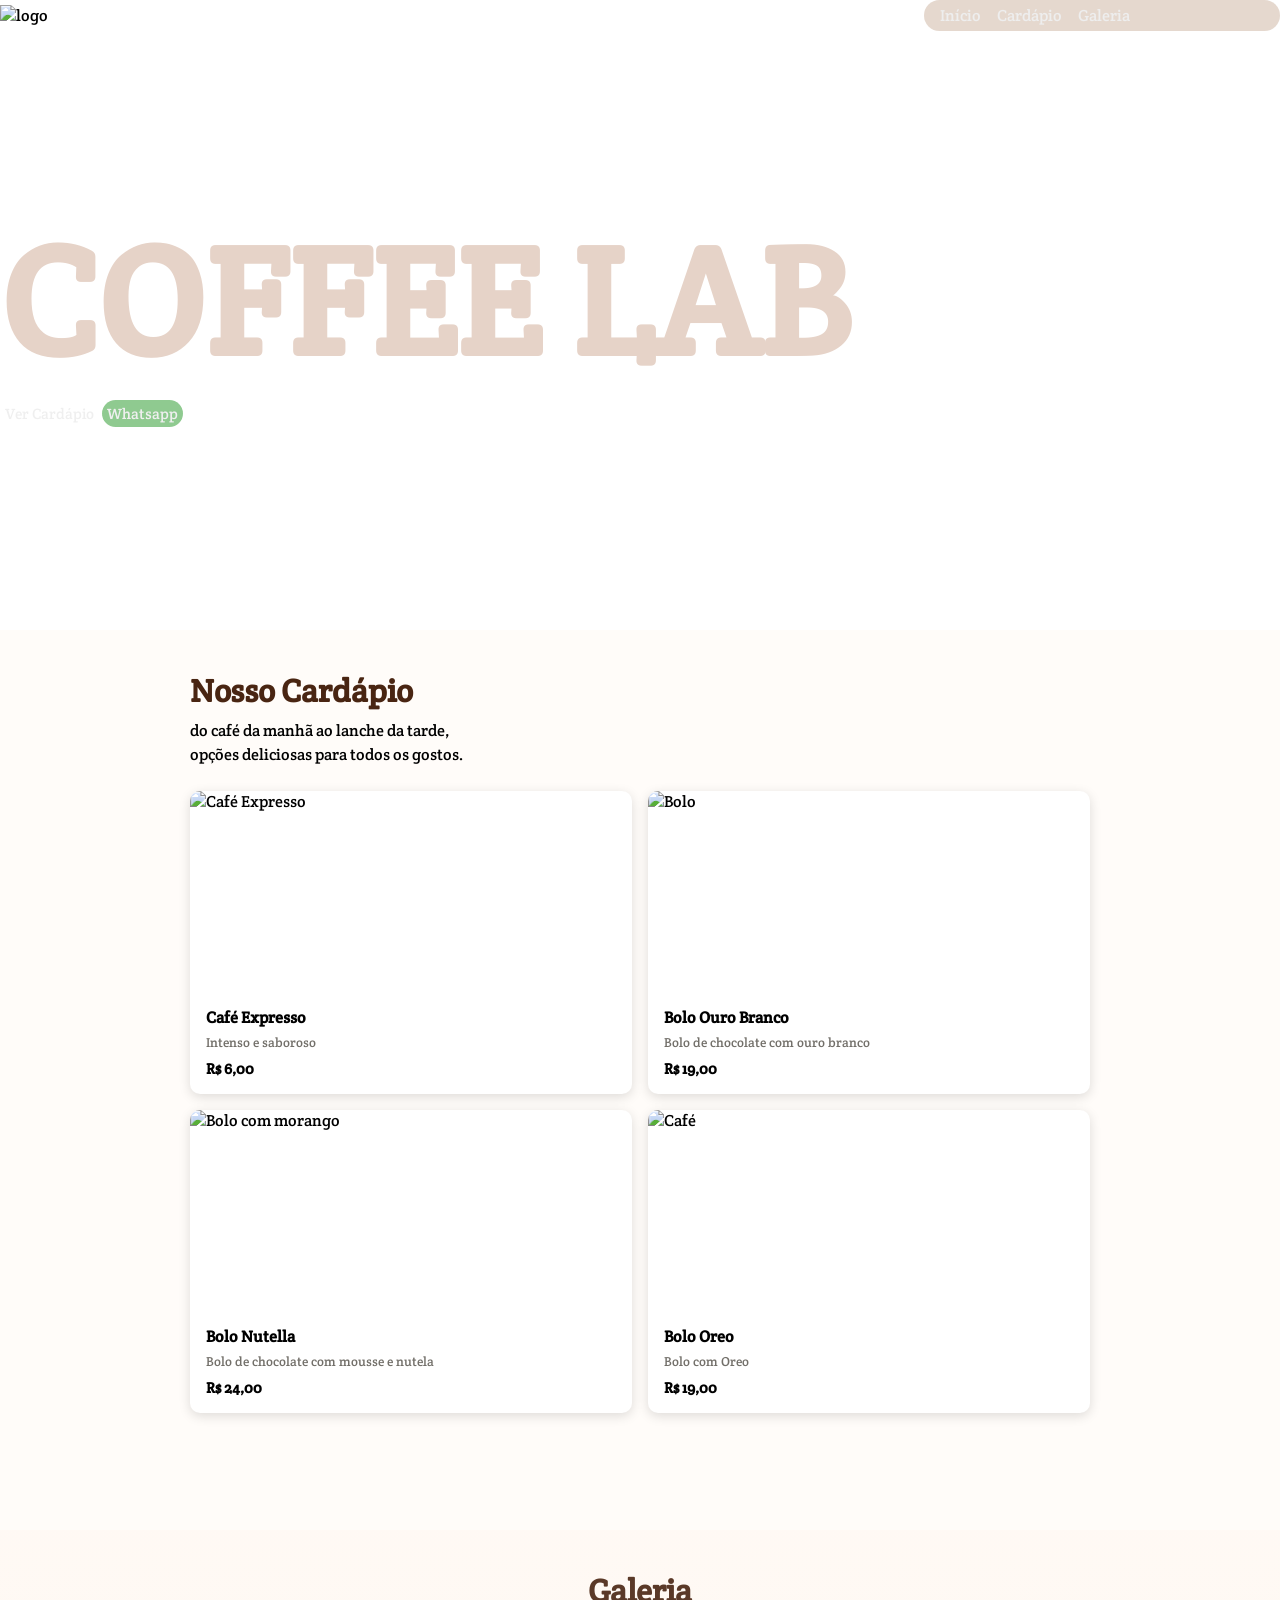
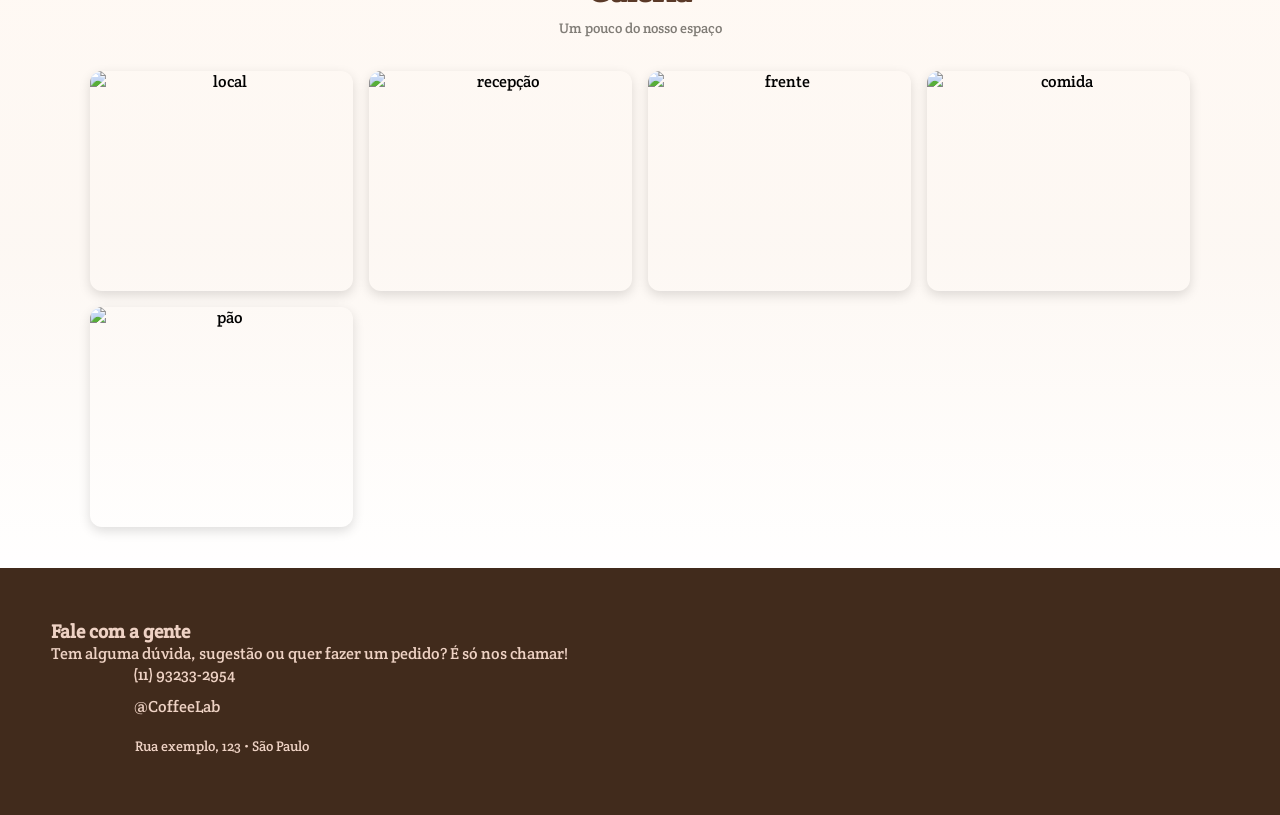
==== index.html @ 61b2eca1 "Rename index (1).html to index.html" ====
<!DOCTYPE html>
<html>

<head>
  <html lang="pt-br">
  <meta charset="UTF-8">
  <meta name="viewport" content="width=device-width, initial-scale=1">
<link rel="preconnect" href="https://fonts.googleapis.com">
<link rel="preconnect" href="https://fonts.gstatic.com" crossorigin>
<link href="https://fonts.googleapis.com/css2?family=Crete+Round:ital@0;1&display=swap" rel="stylesheet">
  <link rel="stylesheet" href="style.css">
  <title>Coffeelab</title>
</head>

<body>
  <header>
    
    <img src="/assets/logo.png" alt="logo" /> 
    <nav>
      <ul>
        <li><a href="#inicio">Início</a></li>
        <li><a href="#cardapio">Cardápio</a></li>
        <li><a href="#galeria">Galeria</a></li>
      </ul>
    </nav>
  </header>
  
<!--SECAO1-->
<section class="secao1" id="inicio">
  <h1>COFFEE LAB</h1>
<div class="divBotao">
  <button class="botao1"><a href="/assets/cardapio.pdf">Ver Cardápio</a></button>
  <button class="botao2"><a href="https://wa.me/5511932332954?text=" target="_blank" class="whatsapp-btn">
    Whatsapp 
</a>
</button>
</div>
</section> 

<!--SECAO2-->
<section class="secao2" id="cardapio">
  <div class="text1">
    <h2>Nosso Cardápio</h2>
    <p>do café da manhã ao lanche da tarde,<br>
    opções deliciosas para todos os gostos.</p>
  </div>

  <div class="divCards">
    <!-- Card 1 -->
    <div class="divCafe">
      <img src="/assets/cafe.jpg" alt="Café Expresso" />
      <div class="info">
        <h3>Café Expresso</h3>
        <p>Intenso e saboroso</p>
        <strong>R$ 6,00</strong>
      </div>
    </div>

    <!-- Card 2 -->
    <div class="divCafe">
      <img src="/assets/bolo.jpg" alt="Bolo" />
      <div class="info">
        <h3>Bolo Ouro Branco</h3>
        <p>Bolo de chocolate com ouro branco</p>
        <strong>R$ 19,00</strong>
      </div>
    </div>

    <!-- Card 3 -->
    <div class="divCafe">
      <img src="/assets/bolomorango.jpg" alt="Bolo com morango" />
      <div class="info">
        <h3>Bolo Nutella</h3>
        <p>Bolo de chocolate com mousse e nutela</p>
        <strong>R$ 24,00</strong>
      </div>
    </div>

    <!-- Card 4 -->
    <div class="divCafe">
      <img src="/assets/oreo.jpg" alt="Café" />
      <div class="info">
        <h3>Bolo Oreo</h3>
        <p>Bolo com Oreo</p>
        <strong>R$ 19,00</strong>
      </div>
    </div>
  </div>
</section>


<!--SECAO3-->
<section class="secao3" id="galeria">
<h2>Galeria</h2>
<p>Um pouco do nosso espaço</p>

<div class="galeria-grid">
  <img src="/assets/local.jpg" alt="local" />
  <img src="/assets/recepcao.jpg" alt="recepção" />
  <img src="/assets/frente.jpg" alt="frente" />
  <img src="/assets/comidacafe.jpg" alt="comida" />
  <img src="/assets/paozao.jpg" alt="pão" />
</div>
</section>

<!--SECAO4-->
<section class="secao4">
  <h3>Fale com a gente</h3>
  <p>Tem alguma dúvida, sugestão ou quer fazer um pedido? É só nos chamar!</p>
  <div class="links">
    <div class="whats">
      <img src="/assets/whats.png" alt="" />
      <p>(11) 93233-2954</p>
    </div>
    <div class="instagram">
      <img src="/assets/inst.png" alt="" />
      <p><a href="https://www.instagram.com/venti5101_?rpxt=MWZoNHdydzkydTdzNg==" class="instag">@CoffeeLab</a></p>
    </div>
    <div class="localiz">
      <img src="/assets/gps.png" alt="" />
      <p>Rua exemplo, 123 • São Paulo</p>
    </div>
  </div>
  
</section>

</body>
</html>
---- style.css ----
* {
 margin: 0;
 padding: 0;
 box-sizing: border-box;
}

body{
  font-family: "Crete Round";
}

header{
  width: 100%;
  display: flex;
  flex-direction: row;
  justify-content: space-between;
  align-items: center;
  position: fixed;
  z-index: 999;
  
  img{
    width: 12%;
  }
  ul{
    display: flex;
    padding: 5px 150px 5px 16px;
    gap: 16px;
    list-style: none;
    background-color: #DCCBBDBD;
    border-radius: 16px;
    backdrop-filter: blur(20px);
  }
}

.secao1{
  width: 100%;
  height: 70vh;
  background-image: url(/assets/jojo.jpg);
  background-size: cover;
  background-position: center;
  display: flex;
  flex-direction: column;
  justify-content: center;
  
  h1{
    font-size: 12vw;
    color: #E6D3C8;
  }
}

button {
 width: 20px
 display flex;
 justify-items: center;
 align-items: center;
 border-radius: 40px;
 border: none;
 outline: none;
 font-size: 16px;
 opacity: 0.9;
 transition: all .3s;
 font-size: 15px;
 font-family: "Crete Round";
}


button:hover{
opacity: 1; 
}

.divBotoes{
  width: 32%
}

.botao1{
  font-size: 15px;
  padding: 4px 5px 4px 5px;
  background-color: #42445A00;
  color:  #C59D83;
}

.botao2{
  background-color: #83C584;
  color: #EEEEEE;
  padding: 4px 5px 4px 5px;
  font-size: 15px;
}

.secao2 {
  background: #FFFCF9;
  width: 100%;
  min-height: 100vh; /* Usa min-height em vez de height para crescer com o conteúdo e os cards não sumirem */
  display: flex;
  flex-direction: column; /* Coloca o texto em cima e os cards embaixo */
  align-items: center; /* Centraliza a caixa do texto e o bloco de cards na página */
  padding: 40px 20px;
  box-sizing: border-box;
}

.text1 {
  display: flex;
  flex-direction: column;
  align-items: flex-start; /* Alinha o texto à esquerda (não no centro da tela) */
  margin-bottom: 24px;
  width: 100%;
  max-width: 900px; /* Garante que fique alinhado com o limite dos cards */

  h2 {
    font-size: 32px;
    color: #492512;
    margin: 0;
  }

  p {
    margin-top: 8px;
    font-size: 16px;
    line-height: 1.5;
  }
}

.divCards {
  display: flex;
  gap: 16px;
  flex-wrap: wrap;
  justify-content: center;
  width: 100%;
  max-width: 900px; /* Permite que os cards fiquem bem distribuídos no PC */
}

.divCafe {
  background: white;
  border-radius: 10px;
  overflow: hidden;
  box-shadow: 0 3px 12px #0002;
  width: 100%; /* No celular ocupa a largura total */
  box-sizing: border-box;

  img { 
    width: 100%;
    display: block;
    object-fit: cover;
    height: 200px;
  }
}

.info {
  padding: 16px;

  h3 {
    margin: 0 0 6px;
    font-size: 16px;
  }

  p {
    font-size: 13px;
    color: #66635CEB;
    margin-bottom: 8px;
  }

  strong {
    margin-top: 8px;
    display: block;
    font-size: 15px;
  }
}

/* No tablet e computador, fica no formato 2x2 */
@media (min-width: 600px) {
  .divCafe {
    width: calc(50% - 8px); /* 2 cards por linha */
  }
}


.secao3{
  width: 100%;
  height:70vh;
  
  h2, p{
  z-index: 500;  
  opacity: 0.9;
  }
}


.secao3 {
  padding: 40px 20px;
  background: #FFFCF9;
  text-align: center;
  position: relative;

  h2 {
    font-size: 32px;
    color: #492512;
    margin-bottom: 8px;
  }

  p {
    font-size: 14px;
    color: #66635CEB;
    margin-bottom: 24px;
  }
}

.galeria-grid {
  /* No celular: vira carrossel horizontal para poder arrastar pro lado */
  display: flex;
  gap: 16px;
  overflow-x: auto;
  padding: 10px 0;
  scroll-snap-type: x mandatory;
  scroll-behavior: smooth;
  -webkit-overflow-scrolling: touch; /* Deixa a rolagem bem leve no iPhone */

  /* Esconde a barra de rolagem no celular para ficar limpo */
  &::-webkit-scrollbar {
    display: none;
  }

  img {
    flex: 0 0 260px; /* Tamanho fixo de cada foto no celular */
    height: 200px;
    object-fit: cover;
    border-radius: 12px;
    box-shadow: 0 4px 12px #0002;
    scroll-snap-align: start;
    transition: transform 0.3s ease, box-shadow 0.3s ease;

    &:hover {
      transform: scale(1.03);
      box-shadow: 0 8px 20px #0003;
    }
  }
  z-index: 900;
}

/* No computador (telas maiores que 768px): vira uma grade normal */
@media (min-width: 768px) {
  .galeria-grid {
    display: grid;
    grid-template-columns: repeat(auto-fit, minmax(220px, 1fr));
    overflow-x: visible;
    max-width: 1100px;
    margin: 0 auto;

    img {
      flex: unset; /* Remove o tamanho fixo do carrossel */
      width: 100%;
      height: 220px;
    }
  }
}

.secao4{
  background-color: #412B1C;
  color: #EED2C4;
  padding: 4%;
  margin-top: 8px;
  
  
  .whats{
    display: flex;
    align-items: center;
    img{
      width: 82px;
    }
  }
  
    .instagram{
    display: flex;
    align-items: center;
    padding: 11px;
    gap: 14px;
    color: #EED2C4;
    img{
      width: 58px;
    }
  }
    .localiz{
    display: flex;
    align-items: center;
    padding: 9px;
    gap: 13px;
    font-size: 14px;
    img{
      width: 62px;
    }
  }
}


img{
  width: 32%;
}

a{
  color: #EEEEEE;
  text-decoration: none;
}
.instag{
  color:  #EED2C4;
}

html{
 scroll-behavior: smooth;
}

.secao3:before {
 content: "";
 width: 100%;
 height: 100%;
 background: linear-gradient(#FFF8F2B5, #DBB2920F, #FFFFFFD4);
 position: absolute;
 top: 0;
 left: 0;
}

img, p, i, h1, h2, h3 {
  z-index: 990;
}
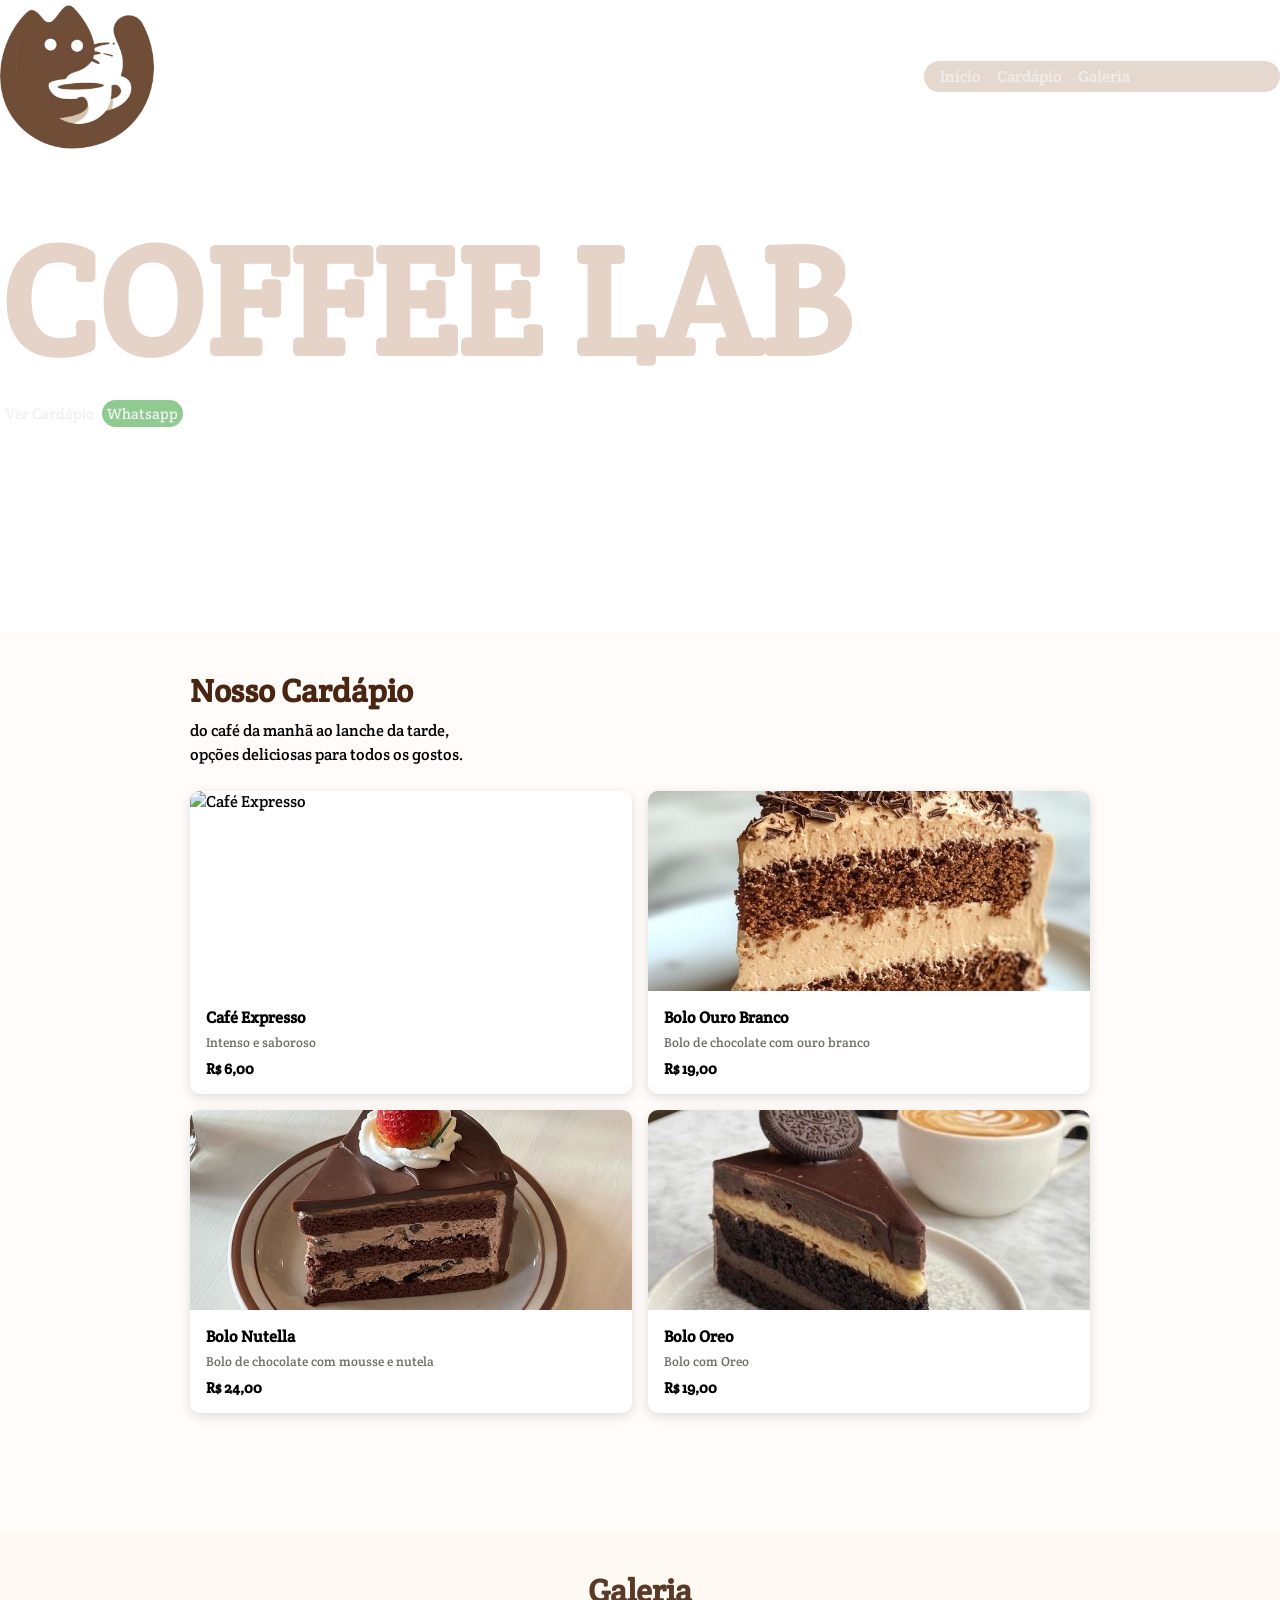
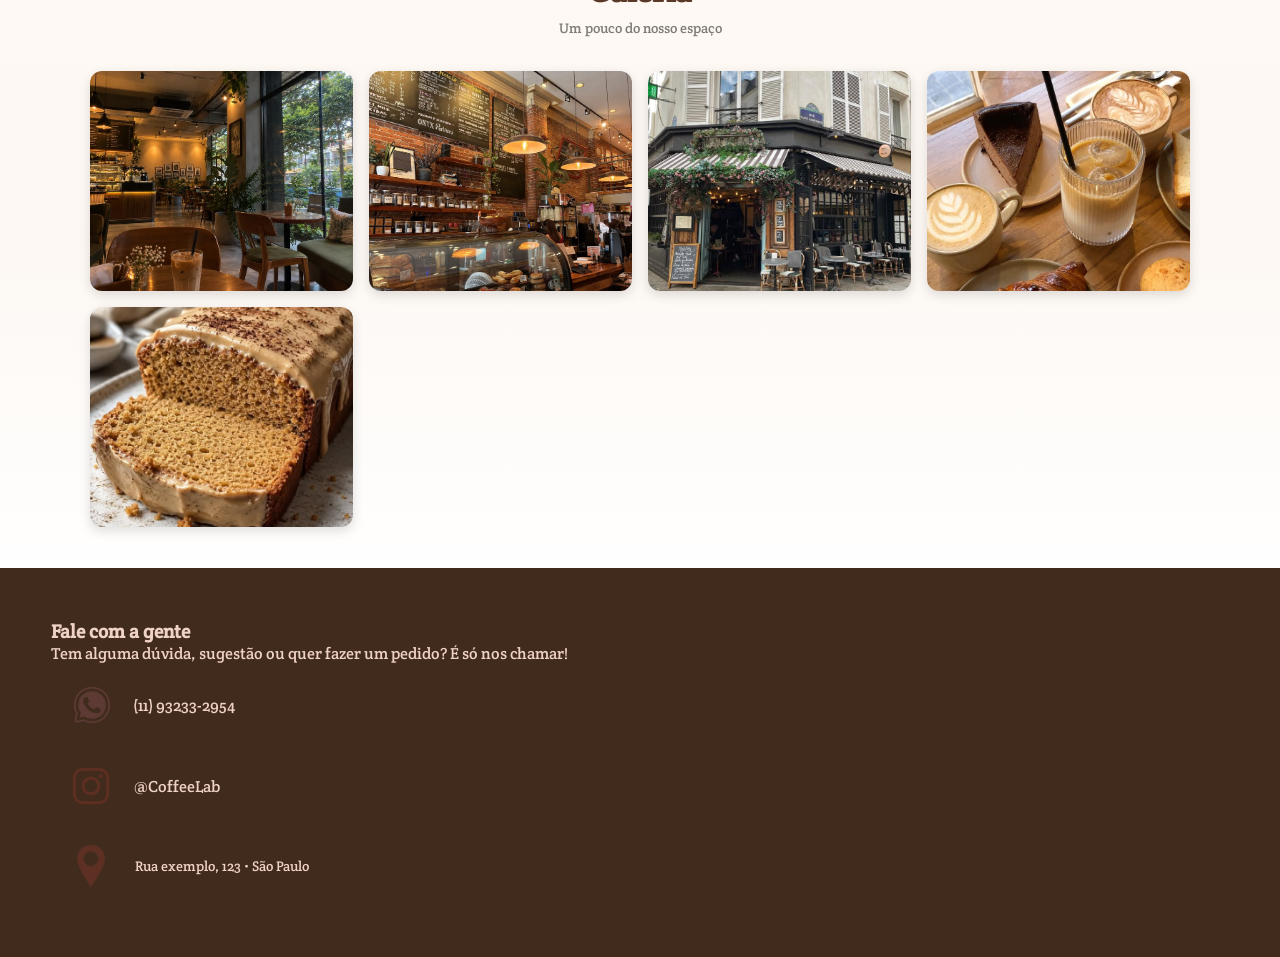
==== commit d056b75e: "Update index.html" ====
--- a/index.html
+++ b/index.html
@@ -15,7 +15,7 @@
 <body>
   <header>
     
-    <img src="/assets/logo.png" alt="logo" /> 
+    <img src="logo.png" alt="logo" /> 
     <nav>
       <ul>
         <li><a href="#inicio">Início</a></li>
@@ -48,7 +48,7 @@
   <div class="divCards">
     <!-- Card 1 -->
     <div class="divCafe">
-      <img src="/assets/cafe.jpg" alt="Café Expresso" />
+      <img src="cafe.jpg" alt="Café Expresso" />
       <div class="info">
         <h3>Café Expresso</h3>
         <p>Intenso e saboroso</p>
@@ -58,7 +58,7 @@
 
     <!-- Card 2 -->
     <div class="divCafe">
-      <img src="/assets/bolo.jpg" alt="Bolo" />
+      <img src="bolo.jpg" alt="Bolo" />
       <div class="info">
         <h3>Bolo Ouro Branco</h3>
         <p>Bolo de chocolate com ouro branco</p>
@@ -68,7 +68,7 @@
 
     <!-- Card 3 -->
     <div class="divCafe">
-      <img src="/assets/bolomorango.jpg" alt="Bolo com morango" />
+      <img src="bolomorango.jpg" alt="Bolo com morango" />
       <div class="info">
         <h3>Bolo Nutella</h3>
         <p>Bolo de chocolate com mousse e nutela</p>
@@ -78,7 +78,7 @@
 
     <!-- Card 4 -->
     <div class="divCafe">
-      <img src="/assets/oreo.jpg" alt="Café" />
+      <img src="oreo.jpg" alt="Café" />
       <div class="info">
         <h3>Bolo Oreo</h3>
         <p>Bolo com Oreo</p>
@@ -95,11 +95,11 @@
 <p>Um pouco do nosso espaço</p>
 
 <div class="galeria-grid">
-  <img src="/assets/local.jpg" alt="local" />
-  <img src="/assets/recepcao.jpg" alt="recepção" />
-  <img src="/assets/frente.jpg" alt="frente" />
-  <img src="/assets/comidacafe.jpg" alt="comida" />
-  <img src="/assets/paozao.jpg" alt="pão" />
+  <img src="local.jpg" alt="local" />
+  <img src="recepcao.jpg" alt="recepção" />
+  <img src="frente.jpg" alt="frente" />
+  <img src="comidacafe.jpg" alt="comida" />
+  <img src="paozao.jpg" alt="pão" />
 </div>
 </section>
 
@@ -109,15 +109,15 @@
   <p>Tem alguma dúvida, sugestão ou quer fazer um pedido? É só nos chamar!</p>
   <div class="links">
     <div class="whats">
-      <img src="/assets/whats.png" alt="" />
+      <img src="whats.png" alt="" />
       <p>(11) 93233-2954</p>
     </div>
     <div class="instagram">
-      <img src="/assets/inst.png" alt="" />
+      <img src="inst.png" alt="" />
       <p><a href="https://www.instagram.com/venti5101_?rpxt=MWZoNHdydzkydTdzNg==" class="instag">@CoffeeLab</a></p>
     </div>
     <div class="localiz">
-      <img src="/assets/gps.png" alt="" />
+      <img src="gps.png" alt="" />
       <p>Rua exemplo, 123 • São Paulo</p>
     </div>
   </div>
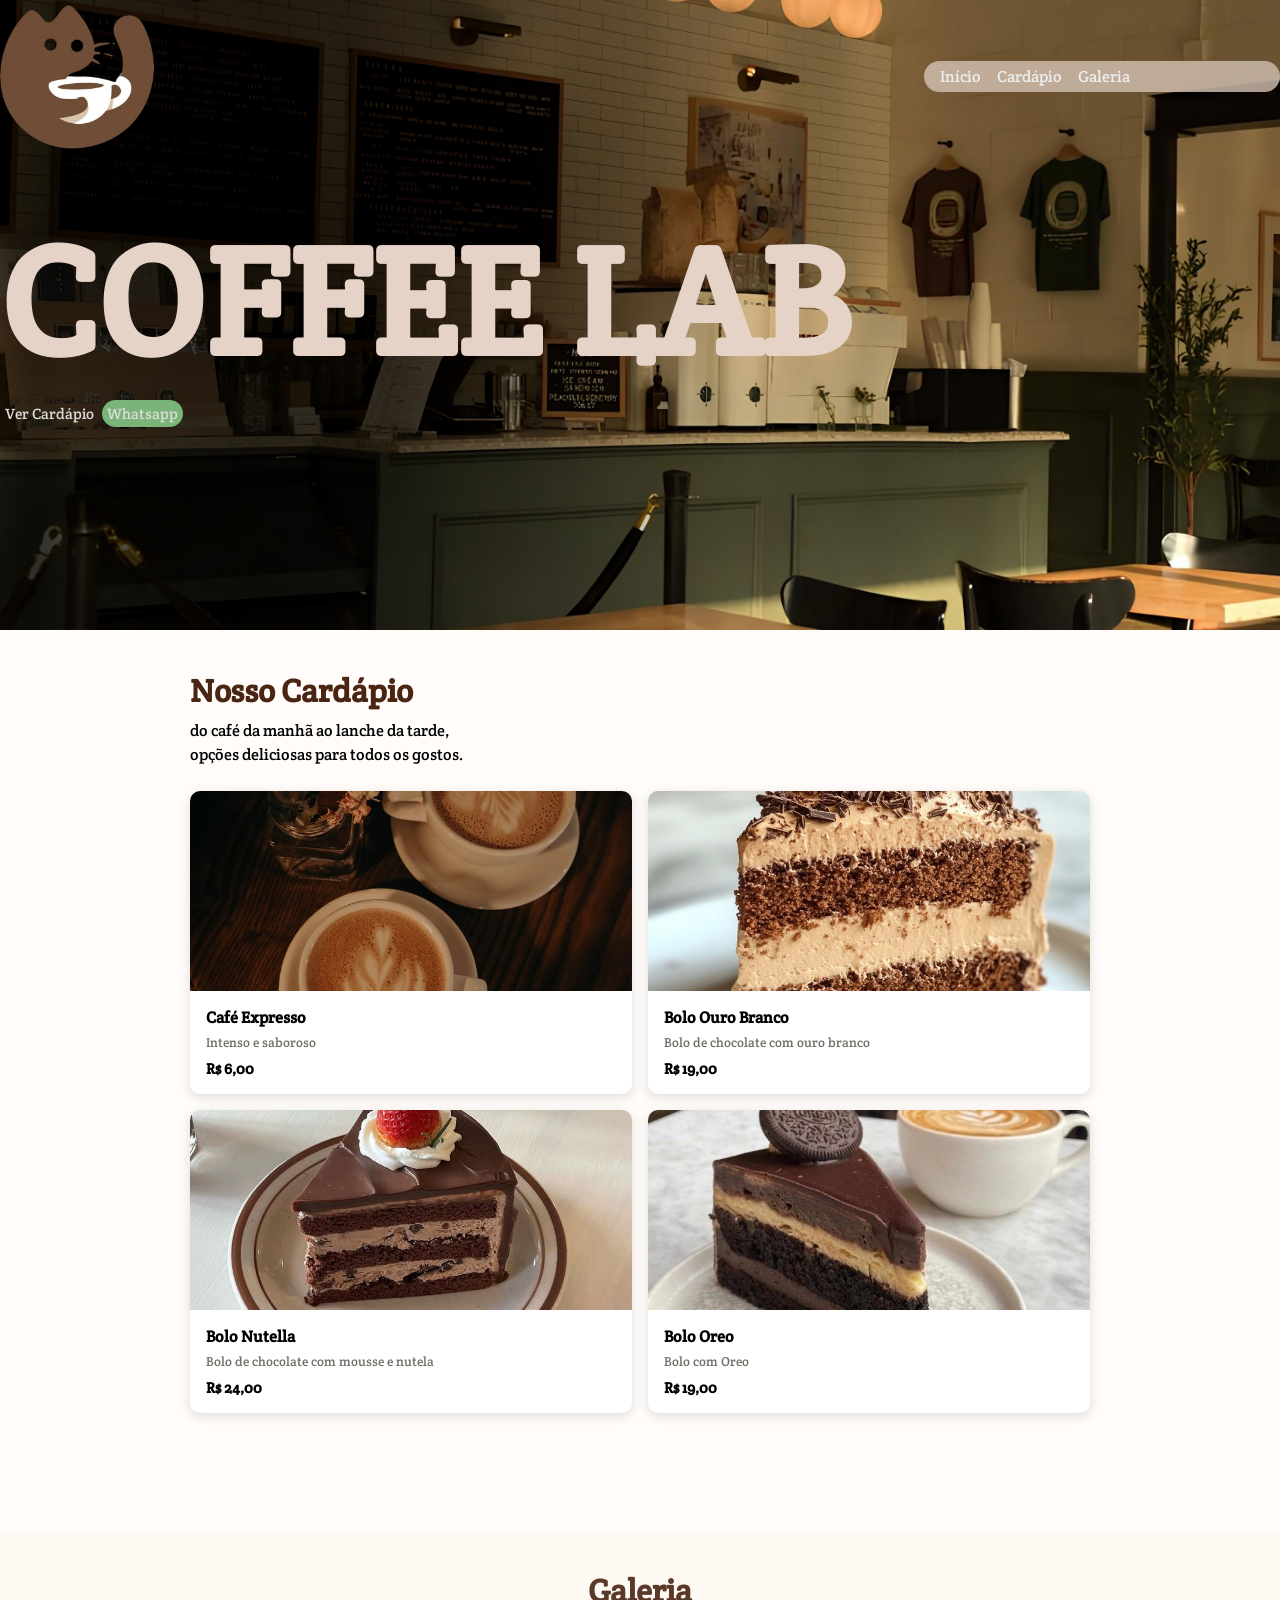
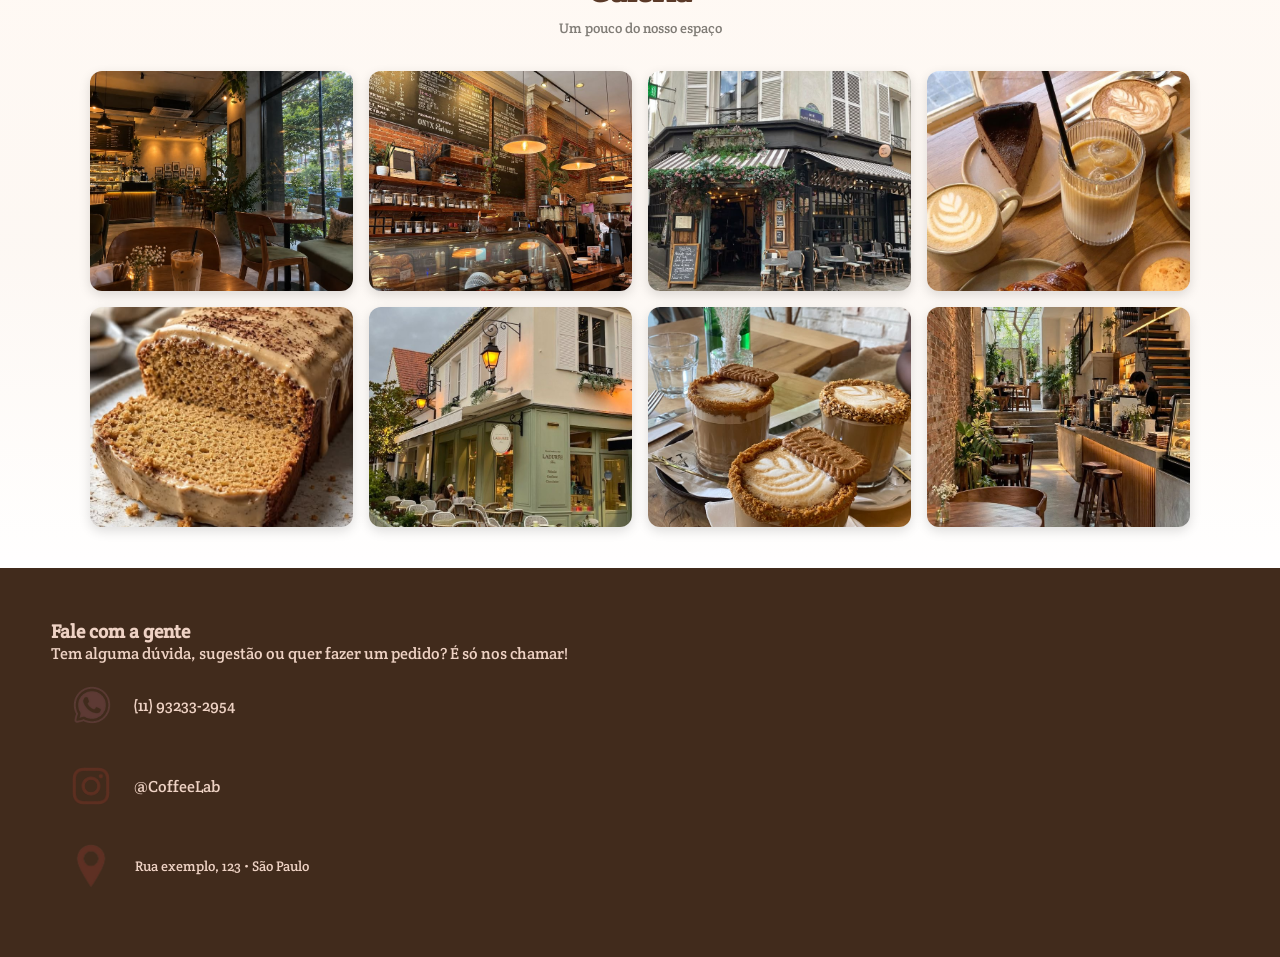
==== commit 5a665408: "Add new images to index.html" ====
--- a/index.html
+++ b/index.html
@@ -100,6 +100,9 @@
   <img src="frente.jpg" alt="frente" />
   <img src="comidacafe.jpg" alt="comida" />
   <img src="paozao.jpg" alt="pão" />
+  <img src="local2.jpg" alt="lugar " />
+  <img src="coracao.jpg" alt="bebidas" />
+  <img src="localal.jpg" alt="lugar" />
 </div>
 </section>
 
--- a/style.css
+++ b/style.css
@@ -34,7 +34,7 @@
 .secao1{
   width: 100%;
   height: 70vh;
-  background-image: url(/assets/jojo.jpg);
+  background-image: url(jojo.jpg);
   background-size: cover;
   background-position: center;
   display: flex;
